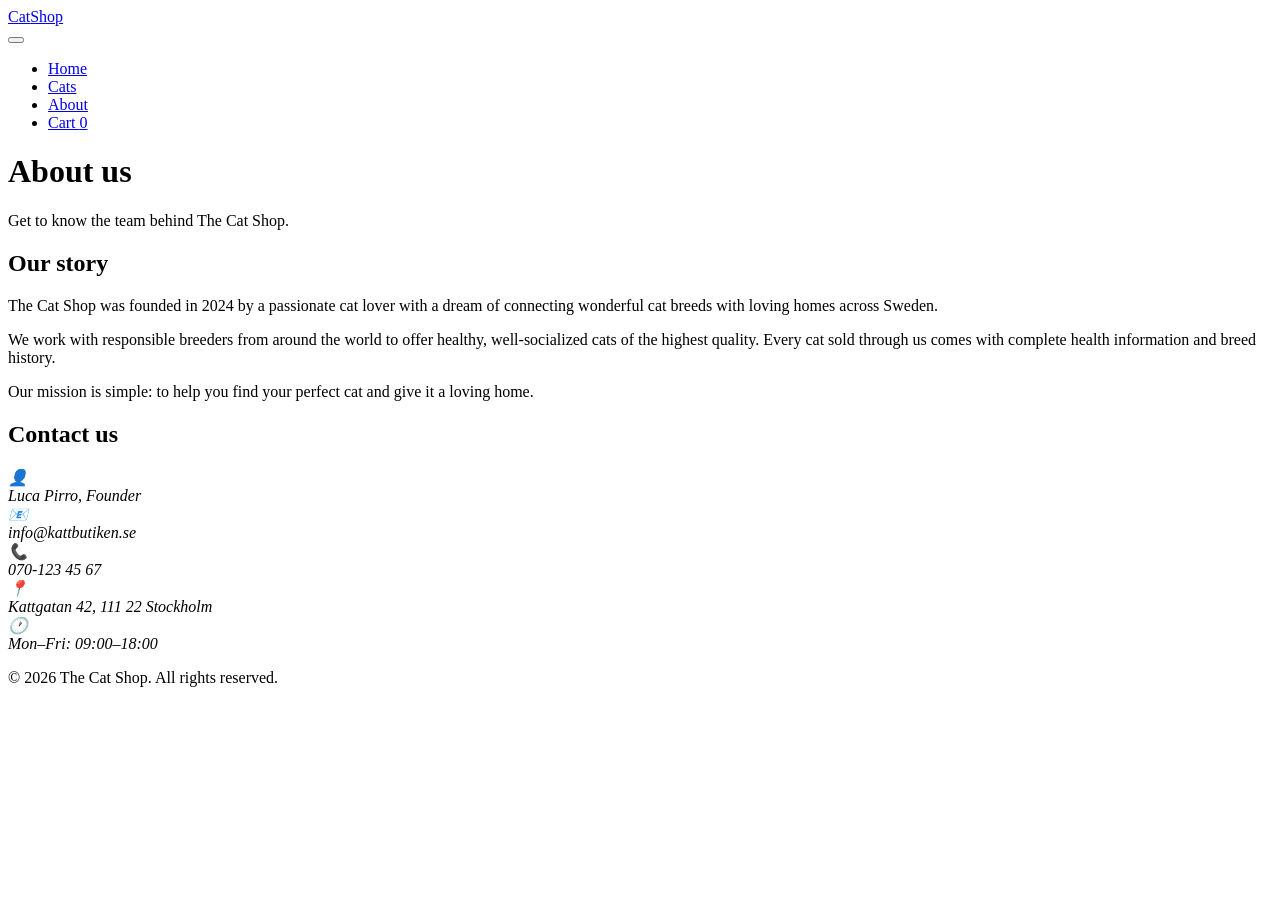
==== Pages/about.html @ 4c277092 "HTML structure" ====
<!DOCTYPE html>
<html lang="en">
<head>
  <meta charset="UTF-8">
  <meta name="viewport" content="width=device-width, initial-scale=1.0">
  <title>The Cat Shop - About</title>
  <link rel="stylesheet" href="../styles/global.css">
  <link rel="stylesheet" href="../styles/about.css">
  <script src="../scripts.js" defer></script>
</head>
<body>

  <!-- Navbar -->
  <header class="navbar">
    <div class="nav-brand">
      <a href="../index.html"><span>Cat</span>Shop</a>
    </div>
    <button class="nav-toggle" aria-label="Menu">
      <span class="hamburger"></span>
    </button>
    <nav>
      <ul class="nav-links">
        <li><a href="../index.html">Home</a></li>
        <li><a href="cats.html">Cats</a></li>
        <li><a href="about.html" class="active">About</a></li>
        <li>
          <a href="cart.html" class="cart-link">
            Cart
            <span class="cart-badge" id="cart-count">0</span>
          </a>
        </li>
      </ul>
    </nav>
  </header>

  <main>
    <!-- Header -->
    <header class="page-header">
      <h1>About us</h1>
      <p>Get to know the team behind The Cat Shop.</p>
    </header>

    <!-- Story section -->
    <div class="about-section">
      <section class="about-card">
        <h2>Our story</h2>
        <p>The Cat Shop was founded in 2024 by a passionate cat lover with a dream of connecting wonderful cat breeds with loving homes across Sweden.</p>
        <p>We work with responsible breeders from around the world to offer healthy, well-socialized cats of the highest quality. Every cat sold through us comes with complete health information and breed history.</p>
        <p>Our mission is simple: to help you find your perfect cat and give it a loving home.</p>
      </section>

      <!-- Contact section -->
      <section class="about-card">
        <h2>Contact us</h2>
        <address>
          <div class="contact-item">
            <div class="contact-icon" aria-hidden="true">👤</div>
            <span>Luca Pirro, Founder</span>
          </div>
          <div class="contact-item">
            <div class="contact-icon" aria-hidden="true">📧</div>
            <span>info@kattbutiken.se</span>
          </div>
          <div class="contact-item">
            <div class="contact-icon" aria-hidden="true">📞</div>
            <span>070-123 45 67</span>
          </div>
          <div class="contact-item">
            <div class="contact-icon" aria-hidden="true">📍</div>
            <span>Kattgatan 42, 111 22 Stockholm</span>
          </div>
          <div class="contact-item">
            <div class="contact-icon" aria-hidden="true">🕐</div>
            <span>Mon–Fri: 09:00–18:00</span>
          </div>
        </address>
      </section>
    </div>
  </main>

  <!-- Footer -->
  <footer class="footer">
    <p>&copy; 2026 The Cat Shop. All rights reserved.</p>
  </footer>

</body>
</html>
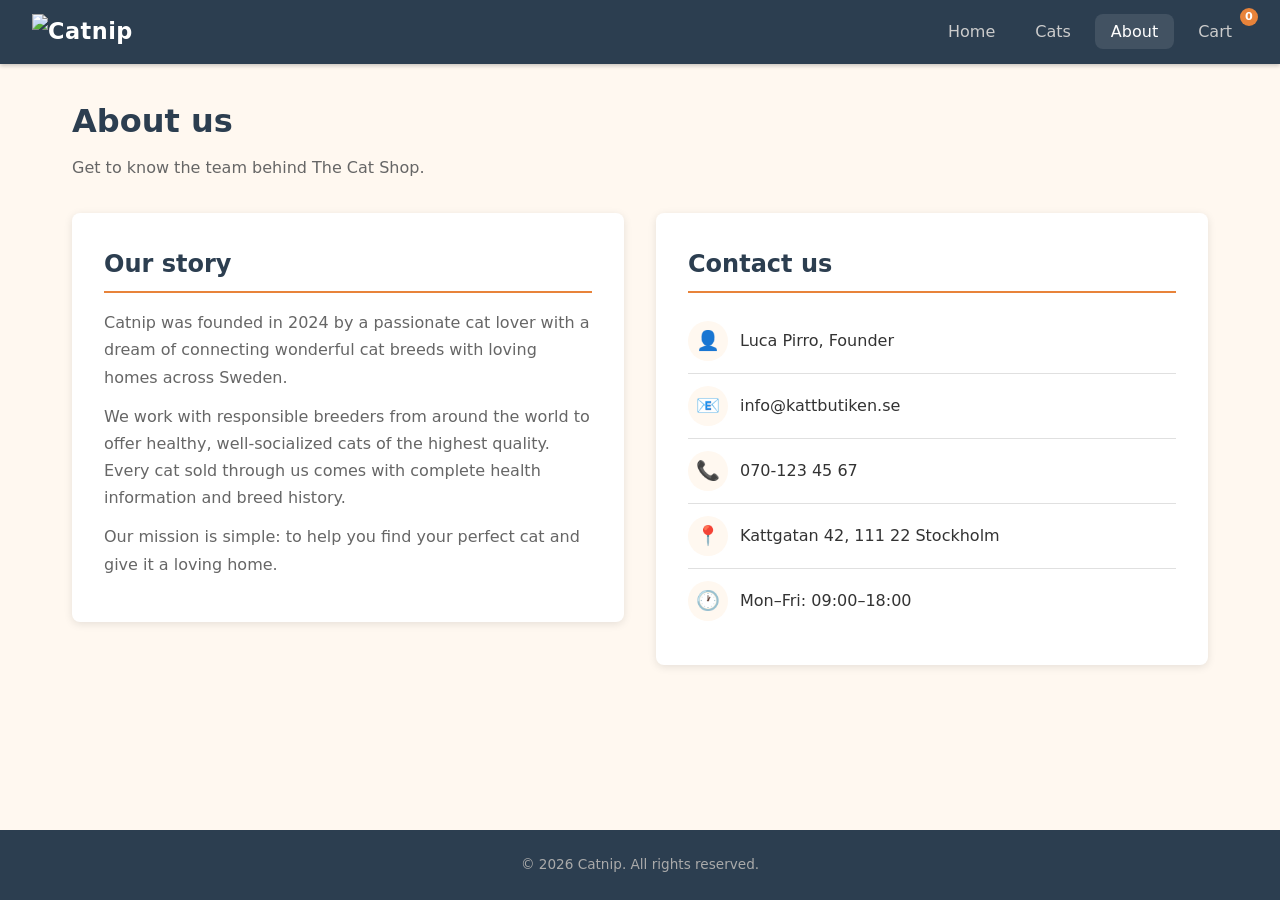
==== commit 47d1c31a: "Changed name and added logo" ====
--- a/Pages/about.html
+++ b/Pages/about.html
@@ -3,7 +3,7 @@
 <head>
   <meta charset="UTF-8">
   <meta name="viewport" content="width=device-width, initial-scale=1.0">
-  <title>The Cat Shop - About</title>
+  <title>Catnip - About</title>
   <link rel="stylesheet" href="../styles/global.css">
   <link rel="stylesheet" href="../styles/about.css">
   <script src="../scripts.js" defer></script>
@@ -13,7 +13,9 @@
   <!-- Navbar -->
   <header class="navbar">
     <div class="nav-brand">
-      <a href="../index.html"><span>Cat</span>Shop</a>
+      <a href="../index.html">
+        <img src="../images/logo.png" alt="Catnip" class="nav-logo">
+      </a>
     </div>
     <button class="nav-toggle" aria-label="Menu">
       <span class="hamburger"></span>
@@ -44,7 +46,7 @@
     <div class="about-section">
       <section class="about-card">
         <h2>Our story</h2>
-        <p>The Cat Shop was founded in 2024 by a passionate cat lover with a dream of connecting wonderful cat breeds with loving homes across Sweden.</p>
+        <p>Catnip was founded in 2024 by a passionate cat lover with a dream of connecting wonderful cat breeds with loving homes across Sweden.</p>
         <p>We work with responsible breeders from around the world to offer healthy, well-socialized cats of the highest quality. Every cat sold through us comes with complete health information and breed history.</p>
         <p>Our mission is simple: to help you find your perfect cat and give it a loving home.</p>
       </section>
@@ -80,7 +82,7 @@
 
   <!-- Footer -->
   <footer class="footer">
-    <p>&copy; 2026 The Cat Shop. All rights reserved.</p>
+    <p>&copy; 2026 Catnip. All rights reserved.</p>
   </footer>
 
 </body>
--- a/styles/global.css
+++ b/styles/global.css
@@ -0,0 +1,197 @@
+/* ===== Variables ===== */
+:root {
+  --primary: #E8833A;
+  --primary-dark: #D06A20;
+  --secondary: #2C3E50;
+  --bg: #FFF8F0;
+  --card-bg: #FFFFFF;
+  --text: #333333;
+  --text-light: #666666;
+  --border: #E0E0E0;
+  --radius: 8px;
+  --shadow: 0 2px 8px rgba(0, 0, 0, 0.1);
+  --transition: 0.3s ease;
+}
+
+/* ===== Reset ===== */
+*,
+*::before,
+*::after {
+  box-sizing: border-box;
+  margin: 0;
+  padding: 0;
+}
+
+html {
+  scroll-behavior: smooth;
+  background-color: var(--secondary);
+}
+
+body {
+  font-family: 'Segoe UI', system-ui, -apple-system, sans-serif;
+  background-color: var(--bg);
+  color: var(--text);
+  line-height: 1.6;
+  min-height: 100vh;
+  display: flex;
+  flex-direction: column;
+}
+
+a {
+  text-decoration: none;
+  color: inherit;
+}
+
+ul {
+  list-style: none;
+}
+
+img {
+  max-width: 100%;
+  display: block;
+}
+
+address {
+  font-style: normal;
+}
+
+/* ===== Layout ===== */
+main {
+  flex: 1;
+  width: 100%;
+  max-width: 1200px;
+  margin: 0 auto;
+  padding: 2rem;
+}
+
+.footer {
+  background: var(--secondary);
+  color: #aaa;
+  text-align: center;
+  padding: 1.5rem;
+  margin-top: auto;
+  font-size: 0.85rem;
+}
+
+/* ===== Navbar ===== */
+.navbar {
+  position: sticky;
+  top: 0;
+  z-index: 100;
+  background: var(--secondary);
+  color: #fff;
+  padding: 0 2rem;
+  display: flex;
+  align-items: center;
+  justify-content: space-between;
+  height: 64px;
+  box-shadow: 0 2px 4px rgba(0, 0, 0, 0.2);
+}
+
+.nav-brand a {
+  font-size: 1.4rem;
+  font-weight: 700;
+  color: #fff;
+  letter-spacing: 0.5px;
+}
+
+.nav-brand a span {
+  color: var(--primary);
+}
+
+.nav-links {
+  display: flex;
+  gap: 0.5rem;
+  align-items: center;
+}
+
+.nav-links a {
+  color: #ccc;
+  padding: 0.5rem 1rem;
+  border-radius: var(--radius);
+  transition: background var(--transition), color var(--transition);
+  font-weight: 500;
+}
+
+.nav-links a:hover,
+.nav-links a.active {
+  color: #fff;
+  background: rgba(255, 255, 255, 0.1);
+}
+
+.cart-link {
+  position: relative;
+}
+
+.cart-badge {
+  position: absolute;
+  top: -6px;
+  right: -10px;
+  background: var(--primary);
+  color: #fff;
+  font-size: 0.7rem;
+  width: 18px;
+  height: 18px;
+  border-radius: 50%;
+  display: flex;
+  align-items: center;
+  justify-content: center;
+  font-weight: 700;
+}
+
+.nav-toggle {
+  display: none;
+  background: none;
+  border: none;
+  cursor: pointer;
+  padding: 0.5rem;
+}
+
+/* ===== Buttons ===== */
+.btn {
+  display: inline-block;
+  padding: 0.75rem 2rem;
+  border-radius: var(--radius);
+  font-weight: 600;
+  font-size: 1rem;
+  cursor: pointer;
+  transition: background var(--transition), transform var(--transition);
+  border: none;
+  font-family: inherit;
+}
+
+.btn-primary {
+  background: var(--primary);
+  color: #fff;
+}
+
+.btn-primary:hover {
+  background: var(--primary-dark);
+  transform: translateY(-2px);
+}
+
+.btn-secondary {
+  background: transparent;
+  color: var(--primary);
+  border: 2px solid var(--primary);
+}
+
+.btn-secondary:hover {
+  background: var(--primary);
+  color: #fff;
+}
+
+/* ===== Page Header ===== */
+.page-header {
+  margin-bottom: 2rem;
+}
+
+.page-header h1 {
+  font-size: 2rem;
+  color: var(--secondary);
+  margin-bottom: 0.5rem;
+}
+
+.page-header p {
+  color: var(--text-light);
+}
--- a/styles/about.css
+++ b/styles/about.css
@@ -0,0 +1,54 @@
+.about-section {
+  display: grid;
+  grid-template-columns: 1fr 1fr;
+  gap: 2rem;
+  align-items: start;
+}
+
+.about-card {
+  background: var(--card-bg);
+  padding: 2rem;
+  border-radius: var(--radius);
+  box-shadow: var(--shadow);
+}
+
+.about-card h2 {
+  color: var(--secondary);
+  margin-bottom: 1rem;
+  padding-bottom: 0.5rem;
+  border-bottom: 2px solid var(--primary);
+}
+
+.about-card p {
+  color: var(--text-light);
+  margin-bottom: 0.75rem;
+  line-height: 1.7;
+}
+
+.contact-item {
+  display: flex;
+  align-items: center;
+  gap: 0.75rem;
+  padding: 0.75rem 0;
+  border-bottom: 1px solid var(--border);
+}
+
+.contact-item:last-child {
+  border-bottom: none;
+}
+
+.contact-icon {
+  font-size: 1.2rem;
+  width: 40px;
+  height: 40px;
+  background: var(--bg);
+  border-radius: 50%;
+  display: flex;
+  align-items: center;
+  justify-content: center;
+  flex-shrink: 0;
+}
+
+.contact-item span {
+  color: var(--text);
+}
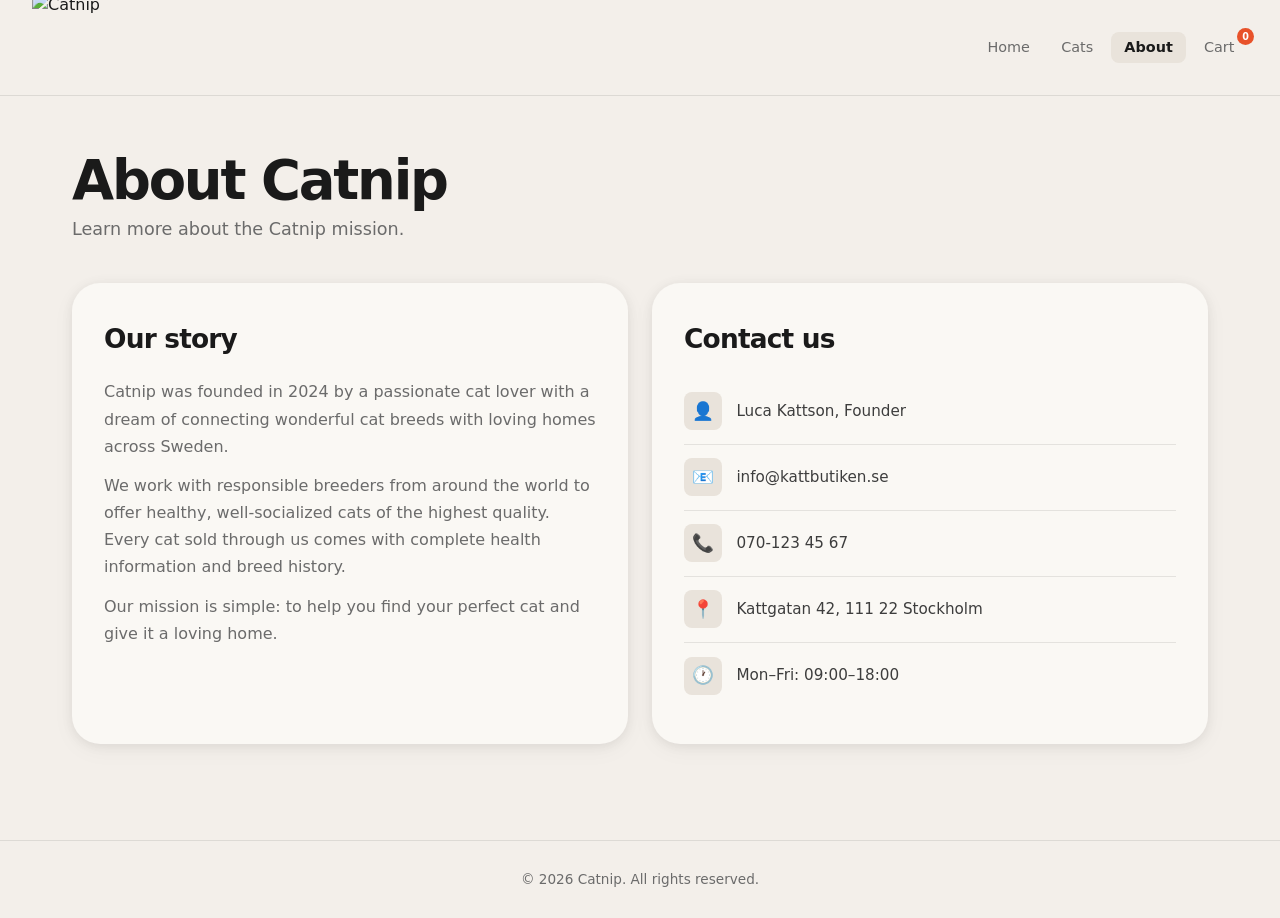
==== commit 2154943f: "Minor changes in About" ====
--- a/Pages/about.html
+++ b/Pages/about.html
@@ -38,8 +38,8 @@
   <main>
     <!-- Header -->
     <header class="page-header">
-      <h1>About us</h1>
-      <p>Get to know the team behind The Cat Shop.</p>
+      <h1>About Catnip</h1>
+      <p>Learn more about the Catnip mission.</p>
     </header>
 
     <!-- Story section -->
@@ -57,7 +57,7 @@
         <address>
           <div class="contact-item">
             <div class="contact-icon" aria-hidden="true">👤</div>
-            <span>Luca Pirro, Founder</span>
+            <span>Luca Kattson, Founder</span>
           </div>
           <div class="contact-item">
             <div class="contact-icon" aria-hidden="true">📧</div>
--- a/styles/global.css
+++ b/styles/global.css
@@ -1,16 +1,36 @@
 /* ===== Variables ===== */
 :root {
-  --primary: #E8833A;
-  --primary-dark: #D06A20;
-  --secondary: #2C3E50;
-  --bg: #FFF8F0;
-  --card-bg: #FFFFFF;
-  --text: #333333;
-  --text-light: #666666;
-  --border: #E0E0E0;
-  --radius: 8px;
-  --shadow: 0 2px 8px rgba(0, 0, 0, 0.1);
-  --transition: 0.3s ease;
+  --font: system-ui, -apple-system, sans-serif;
+  /* 60% – dominant background */
+  --bg:            #F3EFEA;
+  --card-bg:       #FAF8F4;
+  --surface:       #E9E3DB;
+  --surface-alt:   #DDD6CB;
+
+  /* 30% – text & UI chrome */
+  --text:           #1A1A1A;
+  --text-secondary: #3D3D3D;
+  --text-muted:     #6B6B6B;
+  --border:         rgba(0, 0, 0, 0.09);
+
+  /* 10% – primary brand */
+  --primary:       #E8522A;
+  --primary-dark:  #C23D18;
+  --primary-glow:  rgba(232, 82, 42, 0.14);
+
+  /* Shape */
+  --radius-sm: 8px;
+  --radius:    14px;
+  --radius-lg: 20px;
+  --radius-xl: 28px;
+  --pill:      9999px;
+
+  /* Elevation */
+  --shadow-sm: 0 1px 4px rgba(0,0,0,0.05), 0 2px 8px rgba(0,0,0,0.04);
+  --shadow:    0 2px 12px rgba(0,0,0,0.07), 0 6px 24px rgba(0,0,0,0.04);
+  --shadow-lg: 0 8px 32px rgba(0,0,0,0.11), 0 2px 8px rgba(0,0,0,0.05);
+
+  --transition: 0.22s ease;
 }
 
 /* ===== Reset ===== */
@@ -24,17 +44,19 @@
 
 html {
   scroll-behavior: smooth;
-  background-color: var(--secondary);
+  background: var(--bg);
 }
 
 body {
-  font-family: 'Segoe UI', system-ui, -apple-system, sans-serif;
-  background-color: var(--bg);
-  color: var(--text);
-  line-height: 1.6;
+  font-family: var(--font);
+  font-optical-sizing: auto;
+  background: var(--bg);
+  color: var(--text);
+  line-height: 1.5;
   min-height: 100vh;
   display: flex;
   flex-direction: column;
+  -webkit-font-smoothing: antialiased;
 }
 
 a {
@@ -53,6 +75,11 @@
 
 address {
   font-style: normal;
+}
+
+::selection {
+  background: var(--primary);
+  color: #fff;
 }
 
 /* ===== Layout ===== */
@@ -61,16 +88,7 @@
   width: 100%;
   max-width: 1200px;
   margin: 0 auto;
-  padding: 2rem;
-}
-
-.footer {
-  background: var(--secondary);
-  color: #aaa;
-  text-align: center;
-  padding: 1.5rem;
-  margin-top: auto;
-  font-size: 0.85rem;
+  padding: 3.5rem 2rem 6rem;
 }
 
 /* ===== Navbar ===== */
@@ -78,45 +96,53 @@
   position: sticky;
   top: 0;
   z-index: 100;
-  background: var(--secondary);
-  color: #fff;
+  background: rgba(243, 239, 234, 0.85);
+  backdrop-filter: blur(20px) saturate(160%);
+  -webkit-backdrop-filter: blur(20px) saturate(160%);
+  border-bottom: 1px solid var(--border);
   padding: 0 2rem;
   display: flex;
   align-items: center;
   justify-content: space-between;
-  height: 64px;
-  box-shadow: 0 2px 4px rgba(0, 0, 0, 0.2);
+  height: 96px;
+  gap: 2rem;
 }
 
 .nav-brand a {
-  font-size: 1.4rem;
-  font-weight: 700;
-  color: #fff;
-  letter-spacing: 0.5px;
-}
-
-.nav-brand a span {
-  color: var(--primary);
+  display: block;
+  flex-shrink: 0;
+}
+
+.nav-logo {
+  height: 110px;
+  width: 110px;
+  object-fit: contain;
 }
 
 .nav-links {
   display: flex;
-  gap: 0.5rem;
-  align-items: center;
+  align-items: center;
+  gap: 0.25rem;
 }
 
 .nav-links a {
-  color: #ccc;
-  padding: 0.5rem 1rem;
-  border-radius: var(--radius);
-  transition: background var(--transition), color var(--transition);
+  color: var(--text-muted);
+  padding: 0.45rem 0.85rem;
+  border-radius: var(--radius-sm);
+  font-size: 0.9rem;
   font-weight: 500;
-}
-
-.nav-links a:hover,
+  transition: color var(--transition), background var(--transition);
+}
+
+.nav-links a:hover {
+  color: var(--text);
+  background: var(--surface);
+}
+
 .nav-links a.active {
-  color: #fff;
-  background: rgba(255, 255, 255, 0.1);
+  color: var(--text);
+  background: var(--surface);
+  font-weight: 600;
 }
 
 .cart-link {
@@ -125,18 +151,18 @@
 
 .cart-badge {
   position: absolute;
-  top: -6px;
-  right: -10px;
+  top: -4px;
+  right: -6px;
   background: var(--primary);
   color: #fff;
-  font-size: 0.7rem;
-  width: 18px;
-  height: 18px;
+  font-size: 0.6rem;
+  font-weight: 700;
+  width: 17px;
+  height: 17px;
   border-radius: 50%;
   display: flex;
   align-items: center;
   justify-content: center;
-  font-weight: 700;
 }
 
 .nav-toggle {
@@ -149,49 +175,86 @@
 
 /* ===== Buttons ===== */
 .btn {
-  display: inline-block;
-  padding: 0.75rem 2rem;
-  border-radius: var(--radius);
-  font-weight: 600;
-  font-size: 1rem;
+  display: inline-flex;
+  align-items: center;
+  justify-content: center;
+  gap: 0.4rem;
+  padding: 0.8rem 1.6rem;
+  border-radius: var(--pill);
+  font-family: var(--font);
+  font-weight: 500;
+  font-size: 0.95rem;
   cursor: pointer;
-  transition: background var(--transition), transform var(--transition);
   border: none;
-  font-family: inherit;
+  transition: transform var(--transition), box-shadow var(--transition), background var(--transition);
+  white-space: nowrap;
+}
+
+.btn:hover {
+  transform: scale(1.025);
+}
+
+.btn:active {
+  transform: scale(0.975);
 }
 
 .btn-primary {
   background: var(--primary);
   color: #fff;
+  box-shadow: 0 2px 10px var(--primary-glow);
 }
 
 .btn-primary:hover {
   background: var(--primary-dark);
-  transform: translateY(-2px);
+  box-shadow: 0 4px 20px rgba(232, 82, 42, 0.28);
 }
 
 .btn-secondary {
-  background: transparent;
-  color: var(--primary);
-  border: 2px solid var(--primary);
+  background: var(--surface);
+  color: var(--text);
 }
 
 .btn-secondary:hover {
-  background: var(--primary);
-  color: #fff;
+  background: var(--surface-alt);
 }
 
 /* ===== Page Header ===== */
 .page-header {
-  margin-bottom: 2rem;
+  margin-bottom: 2.5rem;
 }
 
 .page-header h1 {
-  font-size: 2rem;
-  color: var(--secondary);
-  margin-bottom: 0.5rem;
+  font-family: var(--font);
+  font-size: clamp(2.4rem, 5vw, 3.4rem);
+  font-weight: 800;
+  letter-spacing: -0.04em;
+  line-height: 1.05;
+  color: var(--text);
+  margin-bottom: 0.45rem;
 }
 
 .page-header p {
-  color: var(--text-light);
-}+  color: var(--text-muted);
+  font-size: 1.1rem;
+}
+
+/* ===== Footer ===== */
+.footer {
+  background: var(--bg);
+  border-top: 1px solid var(--border);
+  color: var(--text-muted);
+  text-align: center;
+  padding: 1.75rem;
+  font-size: 0.85rem;
+}
+
+/* ===== Responsive ===== */
+@media (max-width: 768px) {
+  .navbar {
+    padding: 0 1.25rem;
+  }
+
+  main {
+    padding: 2rem 1.25rem 4rem;
+  }
+}
--- a/styles/about.css
+++ b/styles/about.css
@@ -1,35 +1,39 @@
+/* ===== About ===== */
 .about-section {
   display: grid;
   grid-template-columns: 1fr 1fr;
-  gap: 2rem;
-  align-items: start;
+  gap: 1.5rem;
+  align-items: stretch;
 }
 
 .about-card {
   background: var(--card-bg);
-  padding: 2rem;
-  border-radius: var(--radius);
+  padding: 2.25rem 2rem;
+  border-radius: var(--radius-xl);
   box-shadow: var(--shadow);
 }
 
 .about-card h2 {
-  color: var(--secondary);
-  margin-bottom: 1rem;
-  padding-bottom: 0.5rem;
-  border-bottom: 2px solid var(--primary);
+  font-family: var(--font);
+  font-size: 1.65rem;
+  font-weight: 800;
+  letter-spacing: -0.03em;
+  color: var(--text);
+  margin-bottom: 1.25rem;
 }
 
 .about-card p {
-  color: var(--text-light);
+  color: var(--text-muted);
   margin-bottom: 0.75rem;
   line-height: 1.7;
 }
 
+/* ===== Contact list ===== */
 .contact-item {
   display: flex;
   align-items: center;
-  gap: 0.75rem;
-  padding: 0.75rem 0;
+  gap: 0.9rem;
+  padding: 0.85rem 0;
   border-bottom: 1px solid var(--border);
 }
 
@@ -38,17 +42,30 @@
 }
 
 .contact-icon {
-  font-size: 1.2rem;
-  width: 40px;
-  height: 40px;
-  background: var(--bg);
-  border-radius: 50%;
+  font-size: 1.1rem;
+  width: 38px;
+  height: 38px;
+  background: var(--surface);
+  border-radius: var(--radius-sm);
   display: flex;
   align-items: center;
   justify-content: center;
   flex-shrink: 0;
+  transition: background var(--transition);
+}
+
+.contact-item:hover .contact-icon {
+  background: var(--surface-alt);
 }
 
 .contact-item span {
-  color: var(--text);
-}+  color: var(--text-secondary);
+  font-size: 0.95rem;
+}
+
+/* ===== Responsive ===== */
+@media (max-width: 768px) {
+  .about-section {
+    grid-template-columns: 1fr;
+  }
+}
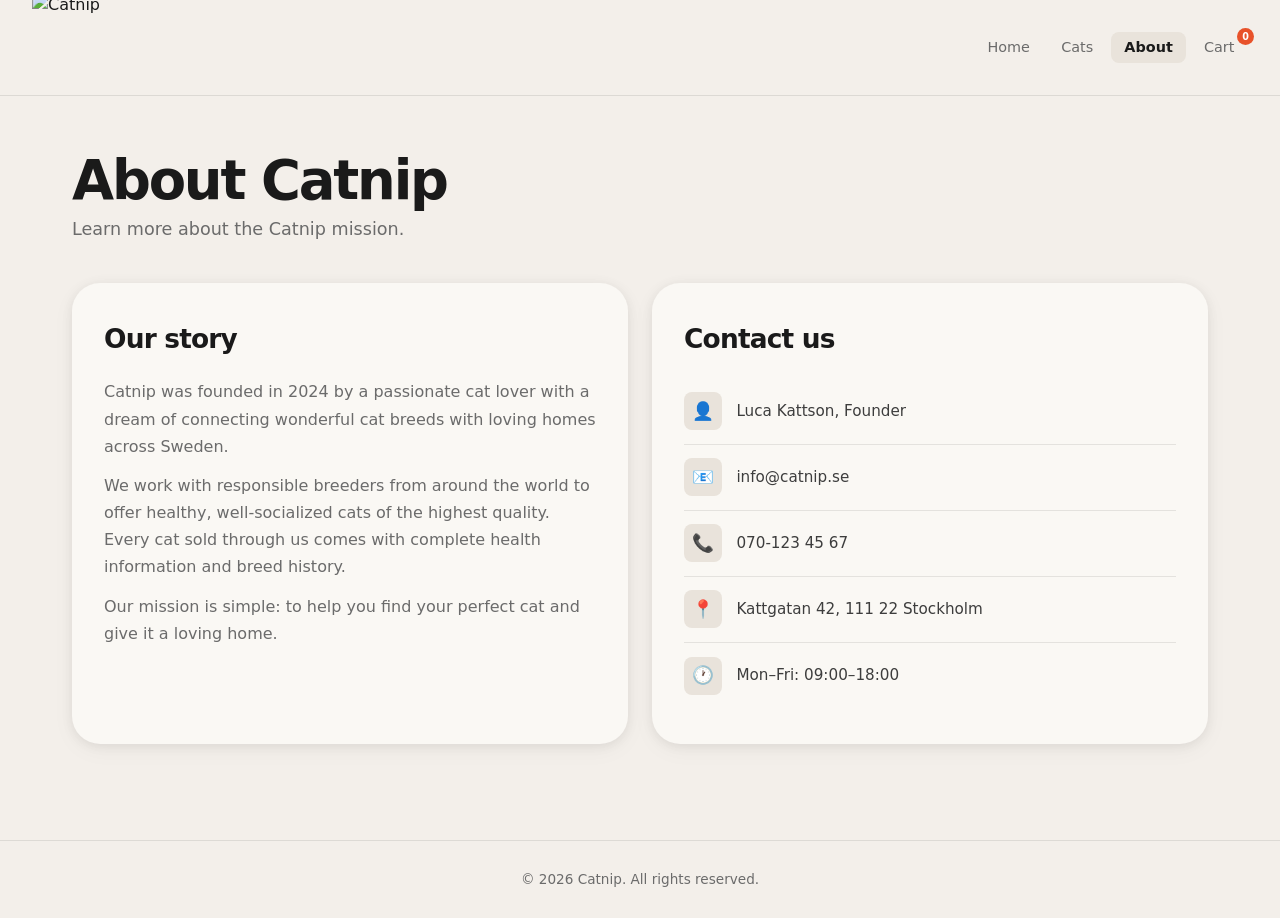
==== commit 946099af: "new email on contact" ====
--- a/Pages/about.html
+++ b/Pages/about.html
@@ -6,7 +6,7 @@
   <title>Catnip - About</title>
   <link rel="stylesheet" href="../styles/global.css">
   <link rel="stylesheet" href="../styles/about.css">
-  <script src="../scripts.js" defer></script>
+  <script src="../scripts/common.js" defer></script>
 </head>
 <body>
 
@@ -61,7 +61,7 @@
           </div>
           <div class="contact-item">
             <div class="contact-icon" aria-hidden="true">📧</div>
-            <span>info@kattbutiken.se</span>
+            <span>info@catnip.se</span>
           </div>
           <div class="contact-item">
             <div class="contact-icon" aria-hidden="true">📞</div>
--- a/styles/global.css
+++ b/styles/global.css
@@ -171,7 +171,34 @@
   border: none;
   cursor: pointer;
   padding: 0.5rem;
-}
+  flex-direction: column;
+  gap: 5px;
+}
+
+.hamburger,
+.hamburger::before,
+.hamburger::after {
+  display: block;
+  width: 22px;
+  height: 2px;
+  background: var(--text);
+  border-radius: 2px;
+  transition: transform var(--transition), opacity var(--transition);
+}
+
+.hamburger {
+  position: relative;
+}
+
+.hamburger::before,
+.hamburger::after {
+  content: '';
+  position: absolute;
+  left: 0;
+}
+
+.hamburger::before { top: -6px; }
+.hamburger::after  { top:  6px; }
 
 /* ===== Buttons ===== */
 .btn {
@@ -251,7 +278,89 @@
 /* ===== Responsive ===== */
 @media (max-width: 768px) {
   .navbar {
+    display: grid;
+    grid-template-columns: auto 1fr auto;
+    grid-template-rows: 64px auto;
     padding: 0 1.25rem;
+    height: auto;
+    gap: 0;
+  }
+
+  .nav-brand {
+    grid-column: 1;
+    grid-row: 1;
+    display: flex;
+    align-items: center;
+  }
+
+  .nav-logo {
+    height: 52px;
+    width: 52px;
+  }
+
+  .nav-toggle {
+    grid-column: 3;
+    grid-row: 1;
+    display: flex;
+    align-items: center;
+    justify-content: center;
+  }
+
+  .navbar nav {
+    grid-column: 1 / -1;
+    grid-row: 2;
+    overflow: hidden;
+    max-height: 0;
+    transition: max-height 0.3s ease;
+    border-top: 1px solid var(--border);
+  }
+
+  .navbar:has(.nav-links.open) nav {
+    max-height: 300px;
+  }
+
+  .nav-links {
+    flex-direction: column;
+    align-items: center;
+    gap: 0;
+    padding: 0.25rem 0 0.5rem;
+  }
+
+  .nav-links a {
+    padding: 0.5rem 1rem;
+    font-size: 1rem;
+    text-align: center;
+    width: 100%;
+    border-radius: 0;
+    background: none;
+  }
+
+  .nav-links a:hover {
+    border-radius: 0;
+    background: var(--surface);
+  }
+
+  .nav-links a.active {
+    border-radius: 0;
+    background: none;
+    font-weight: 700;
+  }
+
+  /* Cart badge inline on mobile */
+  .cart-link {
+    display: flex;
+    align-items: center;
+    gap: 0.4rem;
+  }
+
+  .cart-badge {
+    position: static;
+    width: auto;
+    height: auto;
+    min-width: 20px;
+    padding: 0 5px;
+    font-size: 0.7rem;
+    border-radius: var(--pill);
   }
 
   main {
